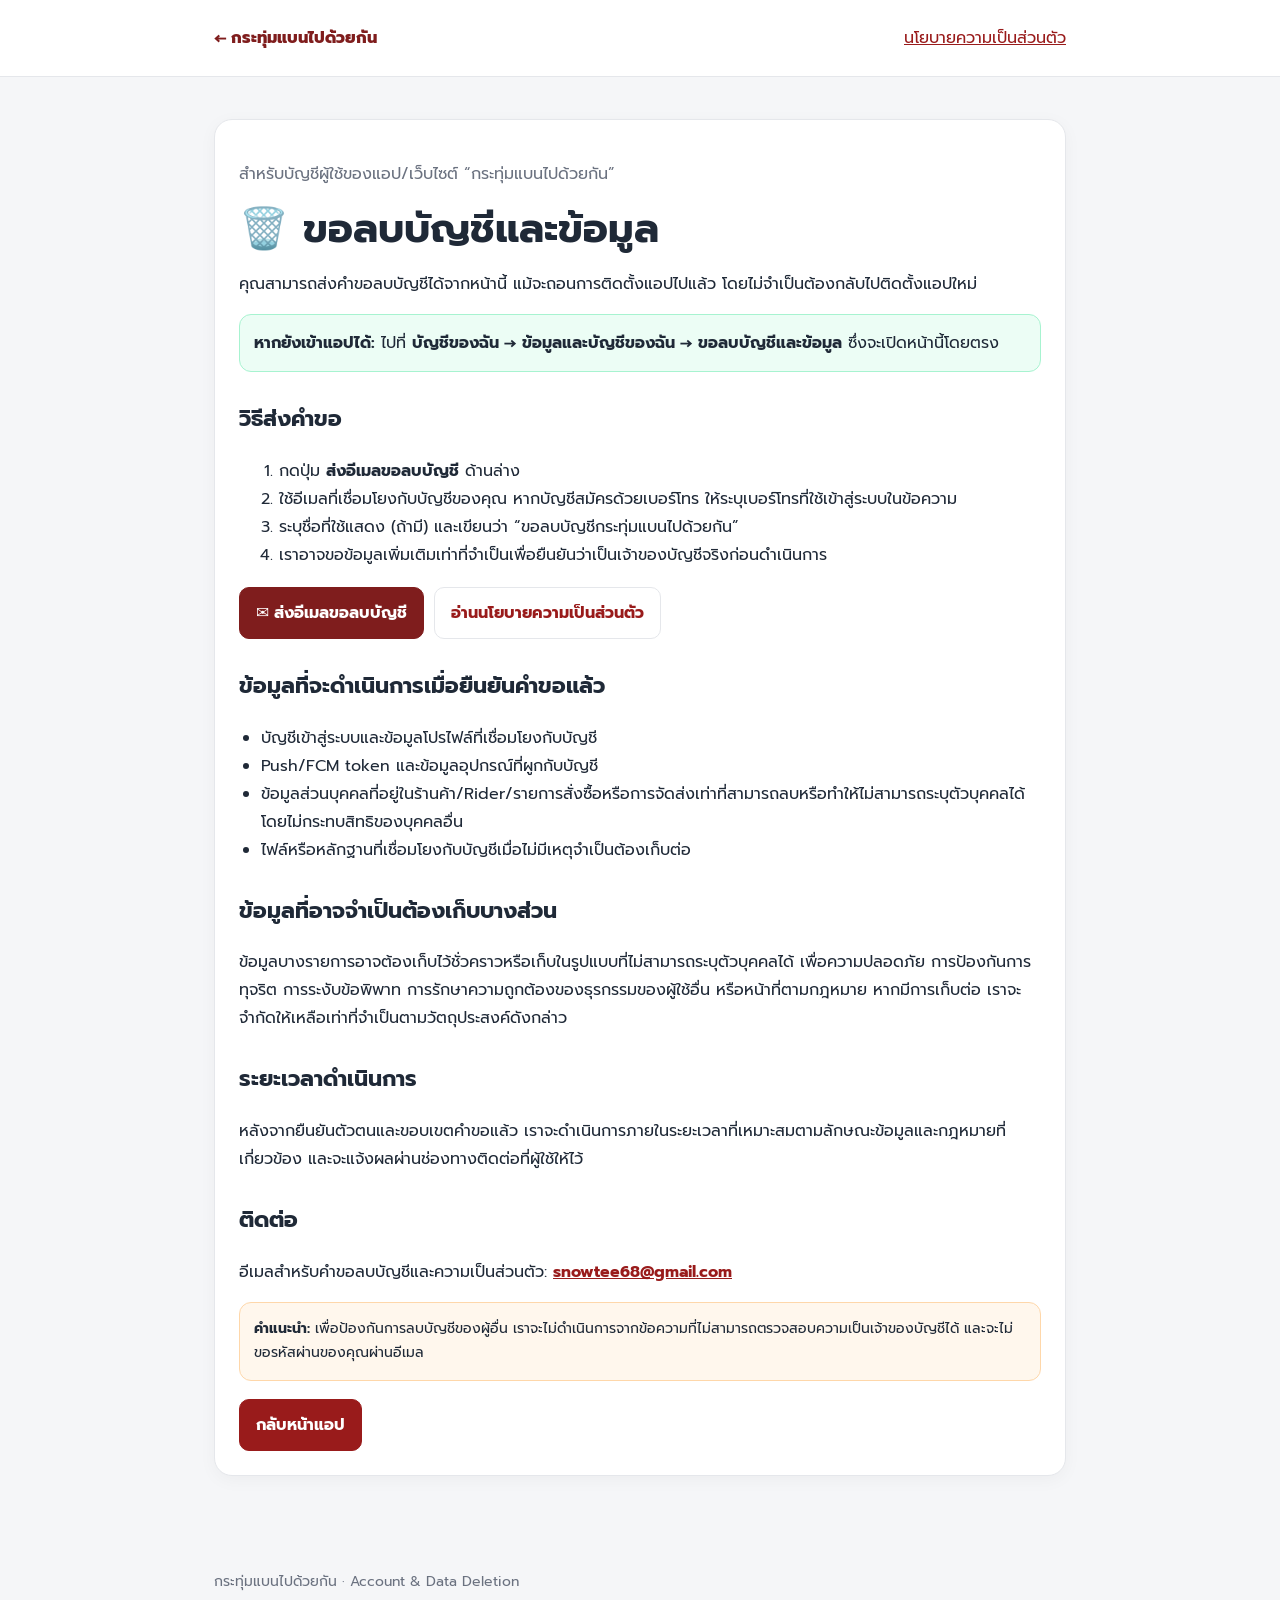
==== delete-account.html @ 39ad9675 "R8.3" ====
<!doctype html><html lang="th"><head><meta charset="utf-8"><meta name="viewport" content="width=device-width,initial-scale=1,viewport-fit=cover"><meta name="theme-color" content="#991b1b"><link rel="preconnect" href="https://fonts.googleapis.com"><link rel="preconnect" href="https://fonts.gstatic.com" crossorigin><link href="https://fonts.googleapis.com/css2?family=Prompt:wght@400;500;600;700;800&display=swap" rel="stylesheet"><title>ขอลบบัญชีและข้อมูล | กระทุ่มแบนไปด้วยกัน</title><meta name="description" content="ช่องทางขอลบบัญชีและข้อมูลของผู้ใช้แอป กระทุ่มแบนไปด้วยกัน"><link rel="canonical" href="https://xn--12ca0dlkcdj5coe8c9fxa0hzg3bzd0a.com/delete-account.html"><style>
:root{--red:#991b1b;--ink:#1f2937;--muted:#6b7280;--line:#e5e7eb;--soft:#f9fafb;--card:#fff}
*{box-sizing:border-box}body{margin:0;font-family:Prompt,system-ui,-apple-system,BlinkMacSystemFont,"Segoe UI",sans-serif;color:var(--ink);background:#f5f6f8;line-height:1.75}
a{color:#991b1b}.wrap{max-width:900px;margin:0 auto;padding:24px}.top{background:#fff;border-bottom:1px solid var(--line)}.top .wrap{display:flex;justify-content:space-between;align-items:center;gap:12px}.brand{font-weight:800;color:#7f1d1d;text-decoration:none}.card{background:var(--card);border:1px solid var(--line);border-radius:18px;padding:24px;margin:18px 0;box-shadow:0 4px 18px rgba(0,0,0,.04)}h1{font-size:clamp(26px,5vw,40px);line-height:1.25;margin:.2em 0}h2{font-size:22px;margin-top:28px}h3{font-size:18px;margin-top:24px}.muted{color:var(--muted)}.notice{background:#fff7ed;border:1px solid #fed7aa;border-radius:12px;padding:14px}.ok{background:#ecfdf5;border:1px solid #a7f3d0;border-radius:12px;padding:14px}.actions{display:flex;gap:10px;flex-wrap:wrap;margin-top:18px}.btn{display:inline-block;padding:11px 16px;border-radius:10px;text-decoration:none;font-weight:700;border:1px solid var(--line);background:#fff}.btn.primary{background:#991b1b;color:#fff;border-color:#991b1b}.btn.danger{background:#7f1d1d;color:#fff;border-color:#7f1d1d}ul{padding-left:22px}code{background:#f3f4f6;padding:2px 6px;border-radius:6px}.footer{padding:28px 0 50px;color:var(--muted);font-size:14px}.small{font-size:14px}@media(max-width:640px){.wrap{padding:16px}.card{padding:18px;border-radius:14px}.top .wrap{align-items:flex-start;flex-direction:column}}
</style></head><body>
<header class="top"><div class="wrap"><a class="brand" href="./">← กระทุ่มแบนไปด้วยกัน</a><a href="privacy.html">นโยบายความเป็นส่วนตัว</a></div></header>
<main class="wrap"><section class="card"><p class="muted">สำหรับบัญชีผู้ใช้ของแอป/เว็บไซต์ “กระทุ่มแบนไปด้วยกัน”</p><h1>🗑️ ขอลบบัญชีและข้อมูล</h1><p>คุณสามารถส่งคำขอลบบัญชีได้จากหน้านี้ แม้จะถอนการติดตั้งแอปไปแล้ว โดยไม่จำเป็นต้องกลับไปติดตั้งแอปใหม่</p><div class="ok"><b>หากยังเข้าแอปได้:</b> ไปที่ <b>บัญชีของฉัน → ข้อมูลและบัญชีของฉัน → ขอลบบัญชีและข้อมูล</b> ซึ่งจะเปิดหน้านี้โดยตรง</div>
<h2>วิธีส่งคำขอ</h2><ol><li>กดปุ่ม <b>ส่งอีเมลขอลบบัญชี</b> ด้านล่าง</li><li>ใช้อีเมลที่เชื่อมโยงกับบัญชีของคุณ หากบัญชีสมัครด้วยเบอร์โทร ให้ระบุเบอร์โทรที่ใช้เข้าสู่ระบบในข้อความ</li><li>ระบุชื่อที่ใช้แสดง (ถ้ามี) และเขียนว่า “ขอลบบัญชีกระทุ่มแบนไปด้วยกัน”</li><li>เราอาจขอข้อมูลเพิ่มเติมเท่าที่จำเป็นเพื่อยืนยันว่าเป็นเจ้าของบัญชีจริงก่อนดำเนินการ</li></ol>
<div class="actions"><a class="btn danger" href="mailto:snowtee68@gmail.com?subject=%E0%B8%82%E0%B8%AD%E0%B8%A5%E0%B8%9A%E0%B8%9A%E0%B8%B1%E0%B8%8D%E0%B8%8A%E0%B8%B5%20%E0%B8%81%E0%B8%A3%E0%B8%B0%E0%B8%97%E0%B8%B8%E0%B9%88%E0%B8%A1%E0%B9%81%E0%B8%9A%E0%B8%99%E0%B9%84%E0%B8%9B%E0%B8%94%E0%B9%89%E0%B8%A7%E0%B8%A2%E0%B8%81%E0%B8%B1%E0%B8%99&body=%E0%B8%81%E0%B8%A3%E0%B8%B8%E0%B8%93%E0%B8%B2%E0%B8%A3%E0%B8%B0%E0%B8%9A%E0%B8%B8%20%E0%B8%AD%E0%B8%B5%E0%B9%80%E0%B8%A1%E0%B8%A5%2F%E0%B9%80%E0%B8%9A%E0%B8%AD%E0%B8%A3%E0%B9%8C%E0%B9%82%E0%B8%97%E0%B8%A3%E0%B8%97%E0%B8%B5%E0%B9%88%E0%B9%83%E0%B8%8A%E0%B9%89%E0%B8%81%E0%B8%B1%E0%B8%9A%E0%B8%9A%E0%B8%B1%E0%B8%8D%E0%B8%8A%E0%B8%B5%3A%0A%E0%B8%8A%E0%B8%B7%E0%B9%88%E0%B8%AD%E0%B8%97%E0%B8%B5%E0%B9%88%E0%B9%83%E0%B8%8A%E0%B9%89%E0%B9%81%E0%B8%AA%E0%B8%94%E0%B8%87%3A%0A%E0%B8%82%E0%B8%AD%E0%B8%A5%E0%B8%9A%E0%B8%9A%E0%B8%B1%E0%B8%8D%E0%B8%8A%E0%B8%B5%E0%B9%81%E0%B8%A5%E0%B8%B0%E0%B8%82%E0%B9%89%E0%B8%AD%E0%B8%A1%E0%B8%B9%E0%B8%A5%E0%B8%97%E0%B8%B5%E0%B9%88%E0%B9%80%E0%B8%81%E0%B8%B5%E0%B9%88%E0%B8%A2%E0%B8%A7%E0%B8%82%E0%B9%89%E0%B8%AD%E0%B8%87">✉️ ส่งอีเมลขอลบบัญชี</a><a class="btn" href="privacy.html">อ่านนโยบายความเป็นส่วนตัว</a></div>
<h2>ข้อมูลที่จะดำเนินการเมื่อยืนยันคำขอแล้ว</h2><ul><li>บัญชีเข้าสู่ระบบและข้อมูลโปรไฟล์ที่เชื่อมโยงกับบัญชี</li><li>Push/FCM token และข้อมูลอุปกรณ์ที่ผูกกับบัญชี</li><li>ข้อมูลส่วนบุคคลที่อยู่ในร้านค้า/Rider/รายการสั่งซื้อหรือการจัดส่งเท่าที่สามารถลบหรือทำให้ไม่สามารถระบุตัวบุคคลได้โดยไม่กระทบสิทธิของบุคคลอื่น</li><li>ไฟล์หรือหลักฐานที่เชื่อมโยงกับบัญชีเมื่อไม่มีเหตุจำเป็นต้องเก็บต่อ</li></ul>
<h2>ข้อมูลที่อาจจำเป็นต้องเก็บบางส่วน</h2><p>ข้อมูลบางรายการอาจต้องเก็บไว้ชั่วคราวหรือเก็บในรูปแบบที่ไม่สามารถระบุตัวบุคคลได้ เพื่อความปลอดภัย การป้องกันการทุจริต การระงับข้อพิพาท การรักษาความถูกต้องของธุรกรรมของผู้ใช้อื่น หรือหน้าที่ตามกฎหมาย หากมีการเก็บต่อ เราจะจำกัดให้เหลือเท่าที่จำเป็นตามวัตถุประสงค์ดังกล่าว</p>
<h2>ระยะเวลาดำเนินการ</h2><p>หลังจากยืนยันตัวตนและขอบเขตคำขอแล้ว เราจะดำเนินการภายในระยะเวลาที่เหมาะสมตามลักษณะข้อมูลและกฎหมายที่เกี่ยวข้อง และจะแจ้งผลผ่านช่องทางติดต่อที่ผู้ใช้ให้ไว้</p>
<h2>ติดต่อ</h2><p>อีเมลสำหรับคำขอลบบัญชีและความเป็นส่วนตัว: <a href="mailto:snowtee68@gmail.com"><b>snowtee68@gmail.com</b></a></p>
<div class="notice small"><b>คำแนะนำ:</b> เพื่อป้องกันการลบบัญชีของผู้อื่น เราจะไม่ดำเนินการจากข้อความที่ไม่สามารถตรวจสอบความเป็นเจ้าของบัญชีได้ และจะไม่ขอรหัสผ่านของคุณผ่านอีเมล</div>
<div class="actions"><a class="btn primary" href="./">กลับหน้าแอป</a></div></section></main><footer class="footer"><div class="wrap">กระทุ่มแบนไปด้วยกัน · Account & Data Deletion</div></footer></body></html>
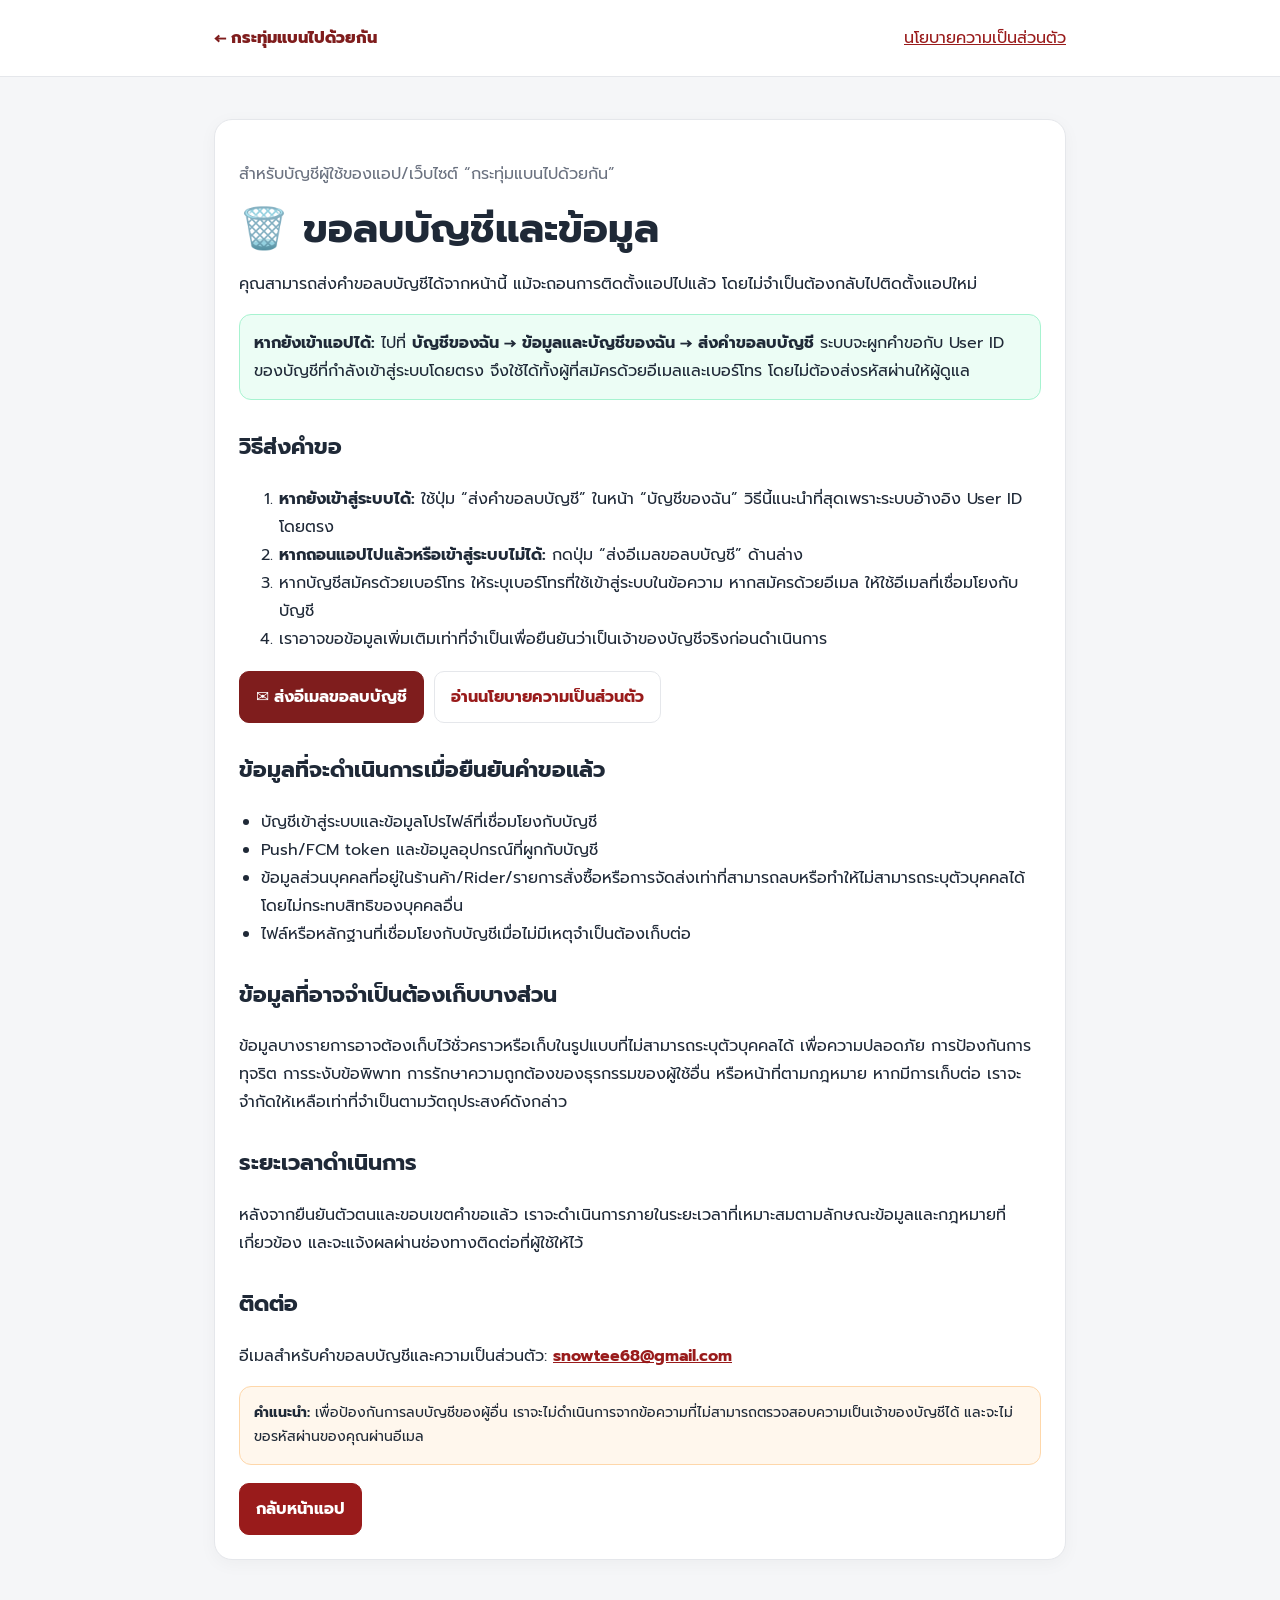
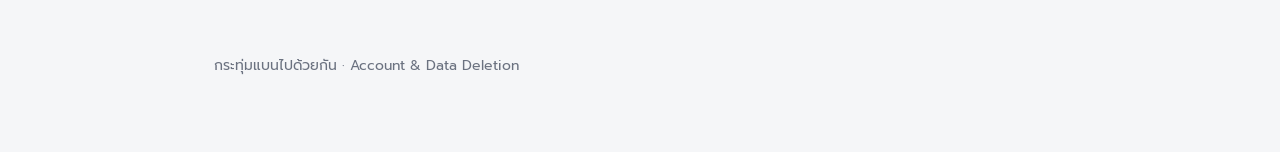
==== commit 2383a3e1: "R8.4" ====
--- a/delete-account.html
+++ b/delete-account.html
@@ -4,8 +4,8 @@
 a{color:#991b1b}.wrap{max-width:900px;margin:0 auto;padding:24px}.top{background:#fff;border-bottom:1px solid var(--line)}.top .wrap{display:flex;justify-content:space-between;align-items:center;gap:12px}.brand{font-weight:800;color:#7f1d1d;text-decoration:none}.card{background:var(--card);border:1px solid var(--line);border-radius:18px;padding:24px;margin:18px 0;box-shadow:0 4px 18px rgba(0,0,0,.04)}h1{font-size:clamp(26px,5vw,40px);line-height:1.25;margin:.2em 0}h2{font-size:22px;margin-top:28px}h3{font-size:18px;margin-top:24px}.muted{color:var(--muted)}.notice{background:#fff7ed;border:1px solid #fed7aa;border-radius:12px;padding:14px}.ok{background:#ecfdf5;border:1px solid #a7f3d0;border-radius:12px;padding:14px}.actions{display:flex;gap:10px;flex-wrap:wrap;margin-top:18px}.btn{display:inline-block;padding:11px 16px;border-radius:10px;text-decoration:none;font-weight:700;border:1px solid var(--line);background:#fff}.btn.primary{background:#991b1b;color:#fff;border-color:#991b1b}.btn.danger{background:#7f1d1d;color:#fff;border-color:#7f1d1d}ul{padding-left:22px}code{background:#f3f4f6;padding:2px 6px;border-radius:6px}.footer{padding:28px 0 50px;color:var(--muted);font-size:14px}.small{font-size:14px}@media(max-width:640px){.wrap{padding:16px}.card{padding:18px;border-radius:14px}.top .wrap{align-items:flex-start;flex-direction:column}}
 </style></head><body>
 <header class="top"><div class="wrap"><a class="brand" href="./">← กระทุ่มแบนไปด้วยกัน</a><a href="privacy.html">นโยบายความเป็นส่วนตัว</a></div></header>
-<main class="wrap"><section class="card"><p class="muted">สำหรับบัญชีผู้ใช้ของแอป/เว็บไซต์ “กระทุ่มแบนไปด้วยกัน”</p><h1>🗑️ ขอลบบัญชีและข้อมูล</h1><p>คุณสามารถส่งคำขอลบบัญชีได้จากหน้านี้ แม้จะถอนการติดตั้งแอปไปแล้ว โดยไม่จำเป็นต้องกลับไปติดตั้งแอปใหม่</p><div class="ok"><b>หากยังเข้าแอปได้:</b> ไปที่ <b>บัญชีของฉัน → ข้อมูลและบัญชีของฉัน → ขอลบบัญชีและข้อมูล</b> ซึ่งจะเปิดหน้านี้โดยตรง</div>
-<h2>วิธีส่งคำขอ</h2><ol><li>กดปุ่ม <b>ส่งอีเมลขอลบบัญชี</b> ด้านล่าง</li><li>ใช้อีเมลที่เชื่อมโยงกับบัญชีของคุณ หากบัญชีสมัครด้วยเบอร์โทร ให้ระบุเบอร์โทรที่ใช้เข้าสู่ระบบในข้อความ</li><li>ระบุชื่อที่ใช้แสดง (ถ้ามี) และเขียนว่า “ขอลบบัญชีกระทุ่มแบนไปด้วยกัน”</li><li>เราอาจขอข้อมูลเพิ่มเติมเท่าที่จำเป็นเพื่อยืนยันว่าเป็นเจ้าของบัญชีจริงก่อนดำเนินการ</li></ol>
+<main class="wrap"><section class="card"><p class="muted">สำหรับบัญชีผู้ใช้ของแอป/เว็บไซต์ “กระทุ่มแบนไปด้วยกัน”</p><h1>🗑️ ขอลบบัญชีและข้อมูล</h1><p>คุณสามารถส่งคำขอลบบัญชีได้จากหน้านี้ แม้จะถอนการติดตั้งแอปไปแล้ว โดยไม่จำเป็นต้องกลับไปติดตั้งแอปใหม่</p><div class="ok"><b>หากยังเข้าแอปได้:</b> ไปที่ <b>บัญชีของฉัน → ข้อมูลและบัญชีของฉัน → ส่งคำขอลบบัญชี</b> ระบบจะผูกคำขอกับ User ID ของบัญชีที่กำลังเข้าสู่ระบบโดยตรง จึงใช้ได้ทั้งผู้ที่สมัครด้วยอีเมลและเบอร์โทร โดยไม่ต้องส่งรหัสผ่านให้ผู้ดูแล</div>
+<h2>วิธีส่งคำขอ</h2><ol><li><b>หากยังเข้าสู่ระบบได้:</b> ใช้ปุ่ม “ส่งคำขอลบบัญชี” ในหน้า “บัญชีของฉัน” วิธีนี้แนะนำที่สุดเพราะระบบอ้างอิง User ID โดยตรง</li><li><b>หากถอนแอปไปแล้วหรือเข้าสู่ระบบไม่ได้:</b> กดปุ่ม “ส่งอีเมลขอลบบัญชี” ด้านล่าง</li><li>หากบัญชีสมัครด้วยเบอร์โทร ให้ระบุเบอร์โทรที่ใช้เข้าสู่ระบบในข้อความ หากสมัครด้วยอีเมล ให้ใช้อีเมลที่เชื่อมโยงกับบัญชี</li><li>เราอาจขอข้อมูลเพิ่มเติมเท่าที่จำเป็นเพื่อยืนยันว่าเป็นเจ้าของบัญชีจริงก่อนดำเนินการ</li></ol>
 <div class="actions"><a class="btn danger" href="mailto:snowtee68@gmail.com?subject=%E0%B8%82%E0%B8%AD%E0%B8%A5%E0%B8%9A%E0%B8%9A%E0%B8%B1%E0%B8%8D%E0%B8%8A%E0%B8%B5%20%E0%B8%81%E0%B8%A3%E0%B8%B0%E0%B8%97%E0%B8%B8%E0%B9%88%E0%B8%A1%E0%B9%81%E0%B8%9A%E0%B8%99%E0%B9%84%E0%B8%9B%E0%B8%94%E0%B9%89%E0%B8%A7%E0%B8%A2%E0%B8%81%E0%B8%B1%E0%B8%99&body=%E0%B8%81%E0%B8%A3%E0%B8%B8%E0%B8%93%E0%B8%B2%E0%B8%A3%E0%B8%B0%E0%B8%9A%E0%B8%B8%20%E0%B8%AD%E0%B8%B5%E0%B9%80%E0%B8%A1%E0%B8%A5%2F%E0%B9%80%E0%B8%9A%E0%B8%AD%E0%B8%A3%E0%B9%8C%E0%B9%82%E0%B8%97%E0%B8%A3%E0%B8%97%E0%B8%B5%E0%B9%88%E0%B9%83%E0%B8%8A%E0%B9%89%E0%B8%81%E0%B8%B1%E0%B8%9A%E0%B8%9A%E0%B8%B1%E0%B8%8D%E0%B8%8A%E0%B8%B5%3A%0A%E0%B8%8A%E0%B8%B7%E0%B9%88%E0%B8%AD%E0%B8%97%E0%B8%B5%E0%B9%88%E0%B9%83%E0%B8%8A%E0%B9%89%E0%B9%81%E0%B8%AA%E0%B8%94%E0%B8%87%3A%0A%E0%B8%82%E0%B8%AD%E0%B8%A5%E0%B8%9A%E0%B8%9A%E0%B8%B1%E0%B8%8D%E0%B8%8A%E0%B8%B5%E0%B9%81%E0%B8%A5%E0%B8%B0%E0%B8%82%E0%B9%89%E0%B8%AD%E0%B8%A1%E0%B8%B9%E0%B8%A5%E0%B8%97%E0%B8%B5%E0%B9%88%E0%B9%80%E0%B8%81%E0%B8%B5%E0%B9%88%E0%B8%A2%E0%B8%A7%E0%B8%82%E0%B9%89%E0%B8%AD%E0%B8%87">✉️ ส่งอีเมลขอลบบัญชี</a><a class="btn" href="privacy.html">อ่านนโยบายความเป็นส่วนตัว</a></div>
 <h2>ข้อมูลที่จะดำเนินการเมื่อยืนยันคำขอแล้ว</h2><ul><li>บัญชีเข้าสู่ระบบและข้อมูลโปรไฟล์ที่เชื่อมโยงกับบัญชี</li><li>Push/FCM token และข้อมูลอุปกรณ์ที่ผูกกับบัญชี</li><li>ข้อมูลส่วนบุคคลที่อยู่ในร้านค้า/Rider/รายการสั่งซื้อหรือการจัดส่งเท่าที่สามารถลบหรือทำให้ไม่สามารถระบุตัวบุคคลได้โดยไม่กระทบสิทธิของบุคคลอื่น</li><li>ไฟล์หรือหลักฐานที่เชื่อมโยงกับบัญชีเมื่อไม่มีเหตุจำเป็นต้องเก็บต่อ</li></ul>
 <h2>ข้อมูลที่อาจจำเป็นต้องเก็บบางส่วน</h2><p>ข้อมูลบางรายการอาจต้องเก็บไว้ชั่วคราวหรือเก็บในรูปแบบที่ไม่สามารถระบุตัวบุคคลได้ เพื่อความปลอดภัย การป้องกันการทุจริต การระงับข้อพิพาท การรักษาความถูกต้องของธุรกรรมของผู้ใช้อื่น หรือหน้าที่ตามกฎหมาย หากมีการเก็บต่อ เราจะจำกัดให้เหลือเท่าที่จำเป็นตามวัตถุประสงค์ดังกล่าว</p>
